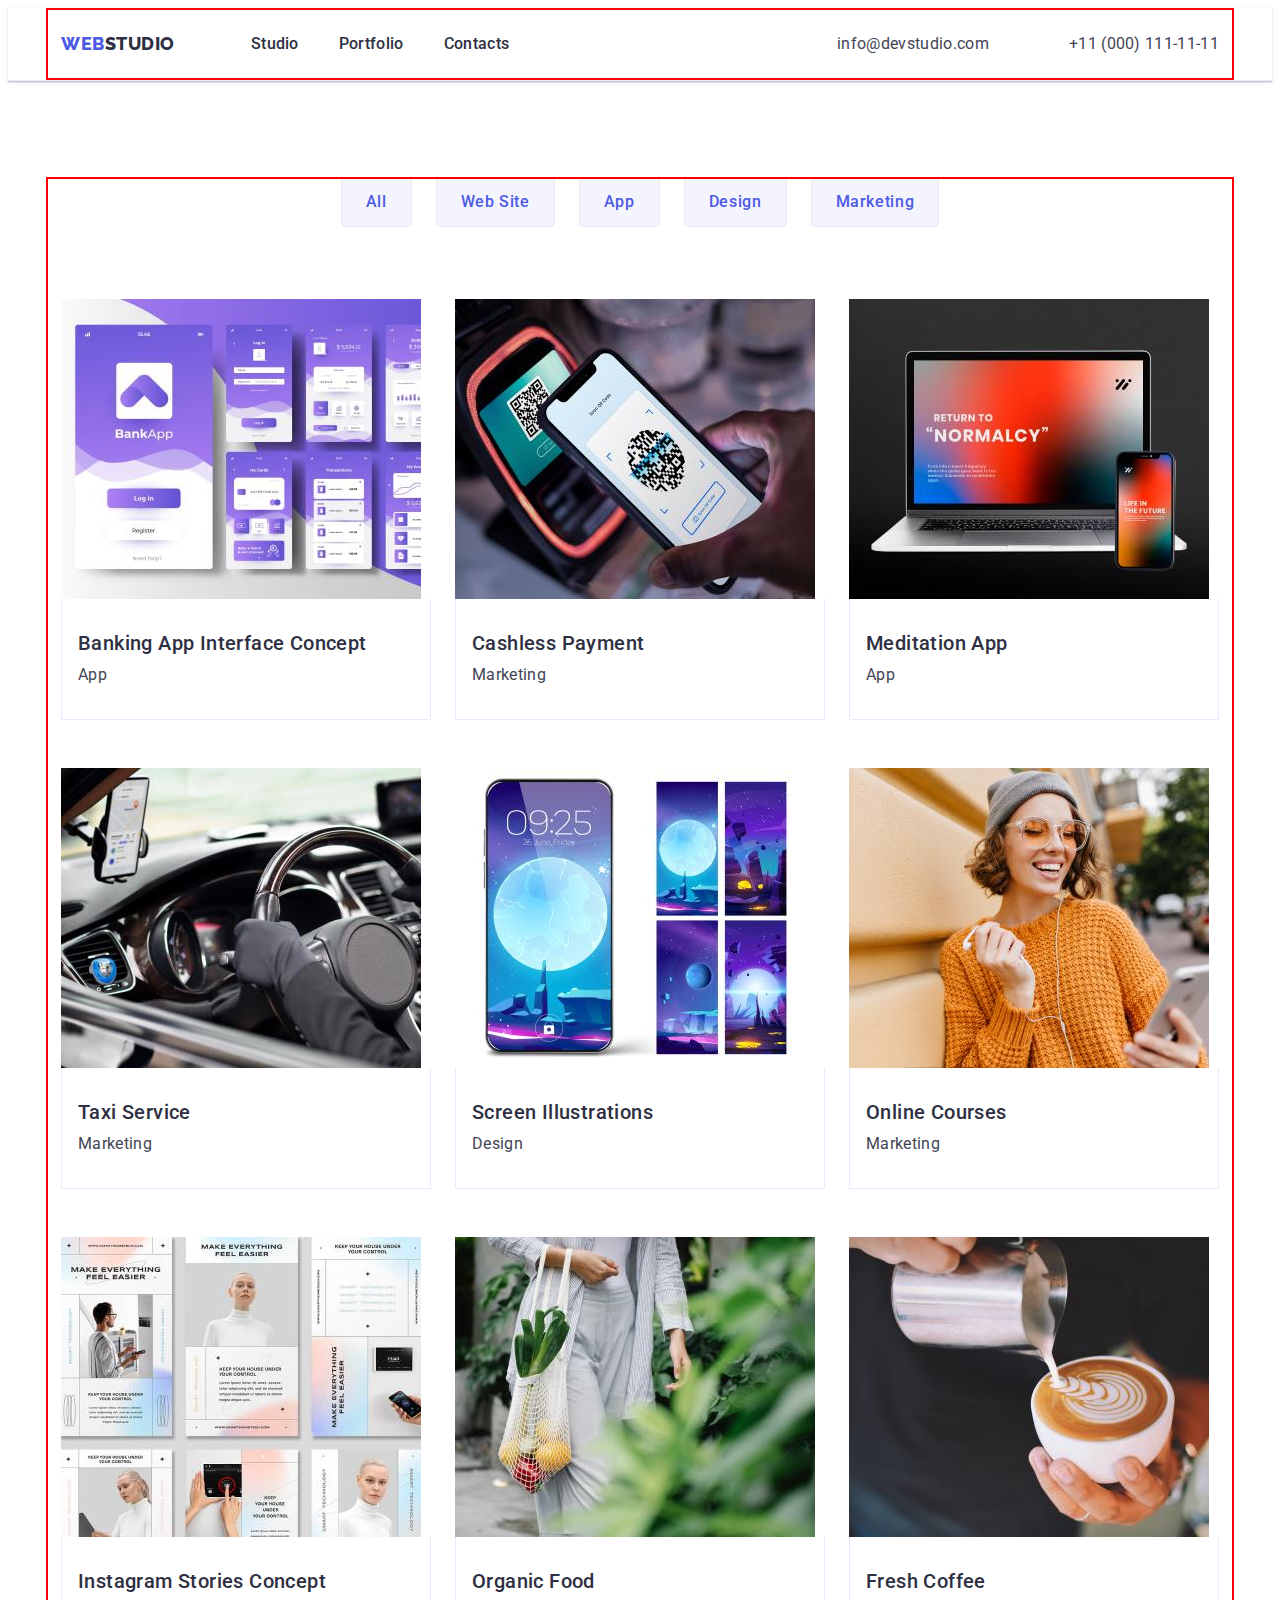
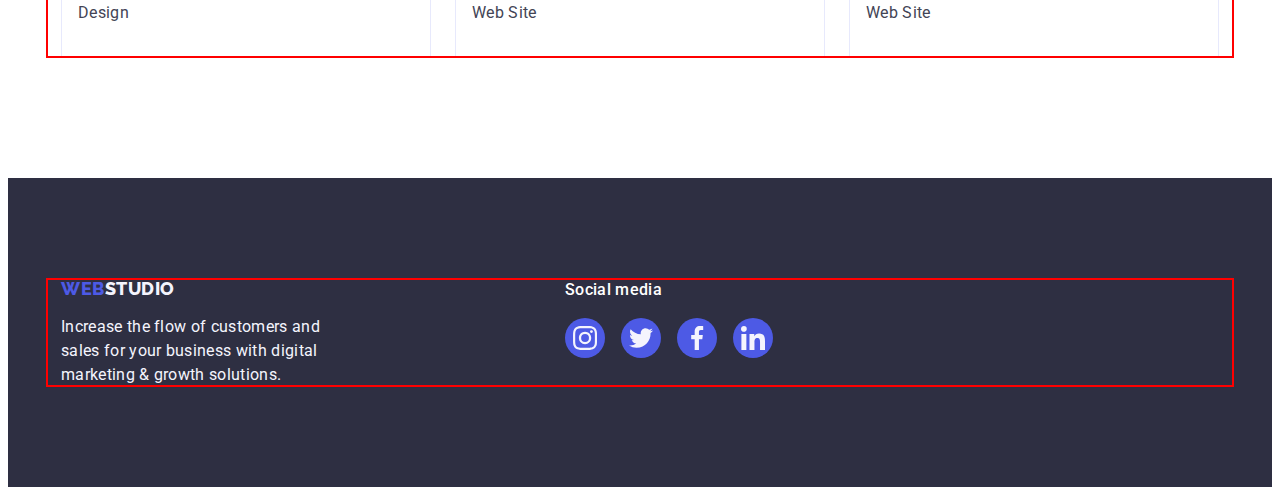
==== portfolio.html @ 96519f8c "Initial commit" ====
<!DOCTYPE html>
<html lang="en">
  <head>
    <meta charset="UTF-8" />
    <meta http-equiv="X-UA-Compatible" content="IE=edge" />
    <meta name="viewport" content="width=device-width, initial-scale=1.0" />
    <title>Document</title>
    <link rel="preconnect" href="https://fonts.googleapis.com" />
    <link rel="preconnect" href="https://fonts.gstatic.com" crossorigin />
    <link
      href="https://fonts.googleapis.com/css2?family=Raleway:wght@800&family=Roboto:wght@400;500;700;900&display=swap"
      rel="stylesheet"
    />
    <link
      rel="stylesheet"
      href="https://cdnjs.cloudflare.com/ajax/libs/modern-normalize/1.1.0/modern-normalize.min.css"
      integrity="sha512-wpPYUAdjBVSE4KJnH1VR1HeZfpl1ub8YT/NKx4PuQ5NmX2tKuGu6U/JRp5y+Y8XG2tV+wKQpNHVUX03MfMFn9Q=="
      crossorigin="anonymous"
      referrerpolicy="no-referrer"
    />
    <link rel="stylesheet" href="./css/styles.css" />
  </head>
  <body class="body-text-color">
    <!-- Top panel -->
    <header class="help-hat-border">
      <div class="help-hat-container container">
        <nav class="help-hat-container logo-top">
          <a class="logo link" href="./index.html"
            >Web<span class="logo-dark">Studio</span></a
          >
          <ul class="nav-list list">
            <li>
              <a class="link helper-components" href="./index.html">Studio</a>
            </li>
            <li>
              <a class="helper-components link" href="./portfolio.html"
                >Portfolio</a
              >
            </li>
            <li>
              <a class="helper-components link" href="">Contacts</a>
            </li>
          </ul>
        </nav>
        <address class="help-hat">
          <ul class="list adr">
            <li>
              <a class="contact-link mail link" href="mailto:info@devstudio.com"
                >info@devstudio.com</a
              >
            </li>
            <li>
              <a class="contact-link link" href="tel:+110001111111"
                >+11 (000) 111-11-11</a
              >
            </li>
          </ul>
        </address>
      </div>
    </header>
    <main>
      <!-- Filter buttons\ Section 1 -->
      <section class="btn-top">
        <div class="container">
          <h1 hidden class="main-text">Radio btn</h1>
          <ul class="list click">
            <li>
              <button class="radio-btn button btn-color" type="button">
                All
              </button>
            </li>
            <li>
              <button class="radio-btn button btn-color" type="button">
                Web Site
              </button>
            </li>
            <li>
              <button class="radio-btn button btn-color" type="button">
                App
              </button>
            </li>
            <li>
              <button class="radio-btn button btn-color" type="button">
                Design
              </button>
            </li>
            <li>
              <button class="radio-btn button btn-color" type="button">
                Marketing
              </button>
            </li>
          </ul>

          <ul class="list pictures">
            <li class="pictures-list">
              <a class="link card-hf" href="">
                <img
                  src="./images/Portfolio-rows/img-1.jpg"
                  alt="pictures from banking app"
                  width="360"
                  height="420"
                />
                <div class="photo-wrapper">
                  <h2 class="title">Banking App Interface Concept</h2>
                  <p class="text">App</p>
                </div>
              </a>
            </li>

            <li class="pictures-list">
              <a class="link card-hf" href="">
                <img
                  src="./images/Portfolio-rows/img-2.jpg"
                  alt="QR code scaning"
                  width="360"
                  height="300"
                />
                <div class="photo-wrapper">
                  <h2 class="title">Cashless Payment</h2>
                  <p class="text">Marketing</p>
                </div>
              </a>
            </li>

            <li class="pictures-list">
              <a class="link card-hf" href="">
                <img
                  src="./images/Portfolio-rows/img-3.jpg"
                  alt="a lapton and a phone"
                  width="360"
                  height="300"
                />
                <div class="photo-wrapper">
                  <h2 class="title">Meditation App</h2>
                  <p class="text">App</p>
                </div>
              </a>
            </li>

            <li class="pictures-list">
              <a class="link card-hf" href="">
                <img
                  src="./images/Portfolio-rows/img-4.jpg"
                  alt="photo of the driver hand in the car"
                  width="360"
                  height="420"
                />
                <div class="photo-wrapper">
                  <h2 class="title">Taxi Service</h2>
                  <p class="text">Marketing</p>
                </div>
              </a>
            </li>

            <li class="pictures-list">
              <a class="link card-hf" href="">
                <img
                  src="./images/Portfolio-rows/img-5.jpg"
                  alt="five walpepers of the phone "
                  width="360"
                  height="300"
                />
                <div class="photo-wrapper">
                  <h2 class="title">Screen Illustrations</h2>
                  <p class="text">Design</p>
                </div>
              </a>
            </li>

            <li class="pictures-list">
              <a class="link card-hf" href="">
                <img
                  src="./images/Portfolio-rows/img-6.jpg"
                  alt="woman got video call on the phone"
                  width="360"
                  height="300"
                />
                <div class="photo-wrapper">
                  <h2 class="title">Online Courses</h2>
                  <p class="text">Marketing</p>
                </div>
              </a>
            </li>

            <li class="pictures-list">
              <a class="link card-hf" href="">
                <img
                  src="./images/Portfolio-rows/img-7.jpg"
                  alt="everything under control"
                  width="360"
                  height="420"
                />
                <div class="photo-wrapper">
                  <h2 class="title">Instagram Stories Concept</h2>
                  <p class="text">Design</p>
                </div>
              </a>
            </li>

            <li class="pictures-list">
              <a class="link card-hf" href="">
                <img
                  src="./images/Portfolio-rows/img-8.jpg"
                  alt="A women with organic food in the bag"
                  width="360"
                  height="300"
                />
                <div class="photo-wrapper">
                  <h2 class="title">Organic Food</h2>
                  <p class="text">Web Site</p>
                </div>
              </a>
            </li>

            <li class="pictures-list">
              <a class="link card-hf" href="">
                <img
                  src="./images/Portfolio-rows/img-9.jpg"
                  alt="A cope of coffe with the picture on"
                  width="360"
                  height="300"
                />
                <div class="photo-wrapper">
                  <h2 class="title">Fresh Coffee</h2>
                  <p class="text">Web Site</p>
                </div>
              </a>
            </li>
          </ul>
        </div>
      </section>
    </main>
    <footer class="footer-line">
      <div class="container foot">
        <div class="footer-media">
          <a class="logo-bot link inline" href=""
            >Web<span class="logo-light">Studio</span></a
          >
          <p class="foot-text">
            Increase the flow of customers and sales for your business with
            digital marketing & growth solutions.
          </p>
        </div>
        <!-- social icons -->
        <div class="footer-icons">
          <p class="social-media">Social media</p>
          <ul class="foot-social list">
            <li class="team-item foot-hf">
              <a
                class="team-link link team-item-symbol foot-social-hf"
                href="https://www.instagram.com/"
                target="_blank"
                rel="noopener no-referrer"
                aria-label="instagram icon"
                ><svg class="team-icon" width="24" height="24">
                  <use href="./images/icons.svg#icon-instagram-2"></use></svg
              ></a>
            </li>
            <li class="team-item foot-hf">
              <a
                class="team-link link team-item-symbol foot-social-hf"
                href="https://www.twitter.com/"
                target="_blank"
                rel="noopener no-referrer"
                aria-label="twitter icon"
                ><svg class="team-icon" width="24" height="24">
                  <use href="./images/icons.svg#icon-twitter-1"></use></svg
              ></a>
            </li>
            <li class="team-item foot-hf">
              <a
                class="team-link link team-item-symbol foot-social-hf"
                href="https://www.facebook.com/"
                target="_blank"
                rel="noopener no-referrer"
                aria-label="facebook icon"
                ><svg class="team-icon" width="24" height="24">
                  <use href="./images/icons.svg#icon-facebook-1"></use></svg
              ></a>
            </li>
            <li class="team-item foot-hf">
              <a
                class="team-link link team-item-symbol foot-social-hf"
                href="https://www.linkedin.com/"
                target="_blank"
                rel="noopener no-referrer"
                aria-label="linkedin icon"
                ><svg class="team-icon" width="24" height="24">
                  <use href="./images/icons.svg#icon-linkedin-1"></use></svg
              ></a>
            </li>
          </ul>
        </div>
      </div>
    </footer>
  </body>
</html>
---- css/styles.css ----
/**
  |============================
  | Roots
  |============================
*/
:root {
  --indent: 24px;
  --items: 4;
}
/**
  |============================
  | Header
  |============================
*/

.body-text-color {
  font-family: "Roboto", sans-serif;
  font-style: normal;
  font-weight: 400;
  font-size: 16px;
  line-height: 1.5;
  letter-spacing: 0.02em;
  color: #434455;
  background-color: #ffffff;
}

/**
  |============================
  | Links
  |============================
*/
.helper-components {
  font-weight: 500;
  color: #2e2f42;
}
.helper-components:hover,
.helper-components:focus {
  color: #404bbf;
}
.contact-link {
  color: #434455;
}
.contact-link:hover,
.contact-link:focus {
  color: #404bbf;
}
/**
  |============================
  | HERO section
  |============================
*/
.hero {
  text-align: center;
  padding: 188px 0;
  background: linear-gradient(rgba(46, 47, 66, 0.7), rgba(46, 47, 66, 0.7)),
    url(../images/Hero-logo.jpg);
  max-width: 1440px;
  background-repeat: no-repeat;
  background-position: center;
  background-size: cover;
  margin-left: auto;
  margin-right: auto;
}
.hero-text {
  margin-bottom: 48px;
  font-weight: 700;
  font-size: 56px;
  line-height: 1.07;
  text-align: center;
  letter-spacing: 0.02em;
  color: #ffffff;
}

button:hover,
.button:focus {
  color: #ffffff;
  background: #404bbf;
}
/**
  |============================
  | Section 2
  |============================
*/
.title {
  margin-bottom: 8px;
  font-weight: 500;
  font-size: 20px;
  line-height: 1.2;
  letter-spacing: 0.02em;
  color: #2e2f42;
}
.submain-text {
  font-weight: 700;
  font-size: 36px;
  line-height: 1.11;
  letter-spacing: 0.02em;
  text-align: center;
  text-transform: capitalize;
  color: #2e2f42;
}
.text {
  font-size: 16px;
  line-height: 1.5;
  letter-spacing: 0.02em;
  color: #434455;
}
/* futures icons */

.skill-logo {
  display: flex;
  justify-content: center;
  align-items: center;
  height: 112px;
  width: 264px;
  background-color: #f4f4fd;
  border-radius: 4px;
  margin-bottom: 8px;
}

/**
  |============================
  | Section 3
  |============================
*/

/**
  |============================
  | Section 4 Team photos
  |============================
*/
.team-background {
  padding-top: 120px;
  padding-bottom: 120px;
  background: #f4f4fd;
}
.main-title {
  font-weight: 700;
  font-size: 36px;
  line-height: 1.11;
  letter-spacing: 0.02em;
  text-align: center;
  text-transform: capitalize;
  color: #2e2f42;
}

.photo-back {
  background-color: #ffffff;
  box-shadow: 0px 1px 6px rgba(46, 47, 66, 0.08),
    0px 1px 1px rgba(46, 47, 66, 0.16), 0px 2px 1px rgba(46, 47, 66, 0.08);
  border-radius: 0px 0px 4px 4px;
}

/* team social icons */
.team-social {
  display: flex;
  justify-content: center;
  gap: 24px;
}
.team-item {
  width: 40px;
  height: 40px;
}

.team-item-symbol {
  display: flex;
  justify-content: center;
  align-items: center;
  width: 100%;
  height: 100%;
  color: #f4f4fd;
  border-radius: 50%;
  background-color: #4d5ae5;
}

.team-icon {
  fill: currentColor;
  display: flex;
  justify-content: center;
  align-items: center;
}

.team-item-symbol:hover,
.team-item-symbol:focus {
  border-radius: 50%;
  background-color: #404bbf;
}
/**
  |============================
  | Section 5
  |============================
*/
.customer-section {
  padding-top: 120px;
  padding-bottom: 120px;
}
.custemers-line-height {
  line-height: 1.1;
}
.cs-list {
  display: flex;
  justify-content: center;
  gap: 24px;
}
.cs-frames {
  width: calc((100% - 120px) / 6);
  height: 88px;
}
.cs-link {
  display: flex;
  justify-content: center;
  align-items: center;
  width: 100%;
  height: 100%;
  color: #8e8f99;
  border: 1px solid #8e8f99;
  border-radius: 4px;
}
.cs-link:hover,
.cs-link:focus {
  color: #404bbf;
  border-color: #404bbf;
}
.cs-icon {
  fill: currentColor;
}

/**
  |============================
  | footer with media icons
  |============================
*/
.foot-social {
  display: flex;
  justify-items: center;
  gap: 16px;
}
.foot-social-hf:hover,
.foot-social-hf:focus {
  border-radius: 50%;
  background-color: #31d0aa;
}
.footer-media {
  margin-right: 120px;
}
.social-media {
  font-weight: 500;
  color: #ffffff;
  margin-bottom: 16px;
}

.footer-icons {
  width: 208px;
  height: 80px;
}
.foot-text {
  width: 264px;
}
/**
  |============================
  | Partfolio page
  |============================
*/

/* footer coloring */
.footer-line {
  font-family: "Roboto", sans-serif;
  font-style: normal;
  font-weight: 400;
  font-size: 16px;
  line-height: 1.5;
  letter-spacing: 0.02em;
  color: #f4f4fd;
  background: #2e2f42;
}
/**
  |============================
  | LOGO
  |============================
*/

.logo-dark {
  color: #2e2f42;
}
.logo-light {
  color: #f4f4fd;
}

/**
  |============================
  | RESET styles START
  |============================
*/

.link {
  text-decoration: none;
}

.list {
  color: currentcolor;
  list-style: none;
  margin: 0;
  padding: 0;
}

h1,
h2,
h3,
h4,
h5,
h6,
p {
  margin: 0;
}

.button {
  font-family: inherit;
  color: currentColor;
  cursor: pointer;
}

img {
  display: block;
  max-width: 100%;
  height: auto;
}

/**
  |============================
  | Container
  |============================
*/
.container {
  width: 1158px;
  margin-left: auto;
  margin-right: auto;
  padding-left: 15px;
  padding-right: 15px;
  outline: 2px solid red;
  outline-offset: -2px;
}
.foot {
  display: flex;
  align-items: baseline;
  gap: 120px;
}

/**
  |============================
  | START index.html
  |============================
*/
/**
  |============================
  | CARD-SET
  |============================
*/
.card-set {
  display: flex;
  align-items: center;
  justify-content: center;
  flex-wrap: wrap;
  gap: var(--indent);
}
.card-set-item {
  width: calc((100% - var(--indent) * (var(--items) - 1)) / var(--items));
}
.photo {
  --items: 3;
}
.cards {
  --items: 4;
}
/**
  |============================
  | LOGO placering
  |============================
*/
.help-hat {
  font-style: normal;
}
.help-hat-border {
  font-style: normal;
  border-bottom: 1px solid #e7e9fc;
  box-shadow: 0px 2px 1px rgba(46, 47, 66, 0.08),
    0px 1px 1px rgba(46, 47, 66, 0.16), 0px 1px 6px rgba(46, 47, 66, 0.08);
}

.help-hat-container {
  display: flex;
  align-items: center;
  margin-right: auto;
}
.adr {
  display: flex;
  align-items: center;
  gap: 40px;
}
.nav-list {
  display: flex;
  align-items: center;
  gap: 40px;
}
.mail {
  margin-right: 40px;
}
.helper-components,
.contact-link,
.logo-top {
  padding-top: 24px;
  padding-bottom: 24px;
}
/**
  |============================
  | Hero
  |============================
*/
.hero-btn {
  min-width: 169px;
  height: 56px;
  border: none;
  background: #4d5ae5;
  box-shadow: 0px 4px 4px rgba(0, 0, 0, 0.15);
  border-radius: 4px;
}
.button {
  display: block;
  padding: 16px 32px;
  margin: 0 auto;
}
.hero-text {
  max-width: 496px;
  margin-left: auto;
  margin-right: auto;
}
/**
  |============================
  | Serction 2
  |============================
*/
.skill-set {
  padding-top: 120px;
  padding-bottom: 120px;
}
.skill-map {
  padding-right: 24px;
}
.submain-text {
  margin-bottom: 72px;
}
.focus {
  width: 264px;
  background-color: #ffffff;
}

/**
    |============================
    | Section 3
    |============================
  */
.img-section {
  padding-bottom: 120px;
}
/**
  |============================
  | Section 4
  |============================
*/
.team-wrapper {
  display: flex;
  flex-direction: column;
  justify-content: center;
  align-items: center;
  padding: 32px 0;
  box-shadow: 0px 1px 6px rgba(46, 47, 66, 0.08),
    0px 1px 1px rgba(46, 47, 66, 0.16), 0px 2px 1px rgba(46, 47, 66, 0.08);
  border-radius: 0px 0px 4px 4px;
  border-top: none;
}
.title-center {
  text-align: center;
  margin-bottom: 8px;
}

/**
  |============================
  | Footer section
  |============================
*/

.footer-line {
  padding: 100px 0;
  display: flex;
  align-items: center;
  justify-content: center;
}

/**
  |============================
  | Portfolio placering
  |============================
*/
/* logo placering */
.portfolio-top {
  margin-bottom: 96px;
}
/* Buttons */
.btn-top {
  padding-top: 96px;
  padding-bottom: 120px;
}
.click {
  display: flex;
  flex-direction: row;
  align-items: flex-start;
  padding: 0px;
  gap: 24px;
  justify-content: center;
  margin-bottom: 72px;
}

.photo-wrapper {
  display: flex;
  flex-direction: column;
  justify-content: center;
  padding: 32px 16px;
  border: 1px solid #e7e9fc;
  border-top: none;
}

/**
  |============================
  | Portfolio for cheker
  |============================
*/
.pictures {
  display: flex;
  flex-wrap: wrap;
  column-gap: 24px;
  row-gap: 48px;
}
.pictures-list {
  width: calc((100% - 48px) / 3);
}

.logo {
  font-family: "Raleway", sans-serif;
  font-style: normal;
  font-weight: 800;
  font-size: 18px;
  line-height: 1.17;
  align-items: center;
  margin-right: 76px;
  letter-spacing: 0.03em;
  text-transform: uppercase;
  color: #4d5ae5;
}
.inline {
  display: inline-block;
}
.logo-bot {
  font-family: "Raleway", sans-serif;
  font-style: normal;
  font-weight: 800;
  font-size: 18px;
  line-height: 1.17;
  align-items: center;
  letter-spacing: 0.03em;
  text-transform: uppercase;
  color: #4d5ae5;
  margin-bottom: 16px;
}
.button {
  font-family: "Roboto", sans-serif;
  font-style: normal;
  font-weight: 500;
  font-size: 16px;
  line-height: 1.5;
  align-items: center;
  letter-spacing: 0.04em;
  border-radius: 4px;
  color: #ffffff;
  background: #4d5ae5;
}
.radio-btn {
  display: flex;
  flex-direction: row;
  justify-content: center;
  align-items: center;
  padding: 12px 24px;
  border: 1px solid #e7e9fc;
  border-radius: 4px;
  color: #4d5ae5;
  background: #f4f4fd;
}

.radio-btn:hover,
.radio-btn:focus {
  border: 1px solid transparent;
  box-shadow: 0px 3px 1px rgba(0, 0, 0, 0.1), 0px 2px 1px rgba(0, 0, 0, 0.08),
    0px 2px 2px rgba(0, 0, 0, 0.12);
  color: #ffffff;
  background: #404bbf;
}
.card-hf {
  display: block;
}
.card-hf:hover,
.card-hf:focus {
  box-shadow: 0px 1px 6px rgba(46, 47, 66, 0.08),
    0px 1px 1px rgba(46, 47, 66, 0.16), 0px 2px 1px rgba(46, 47, 66, 0.08);
}
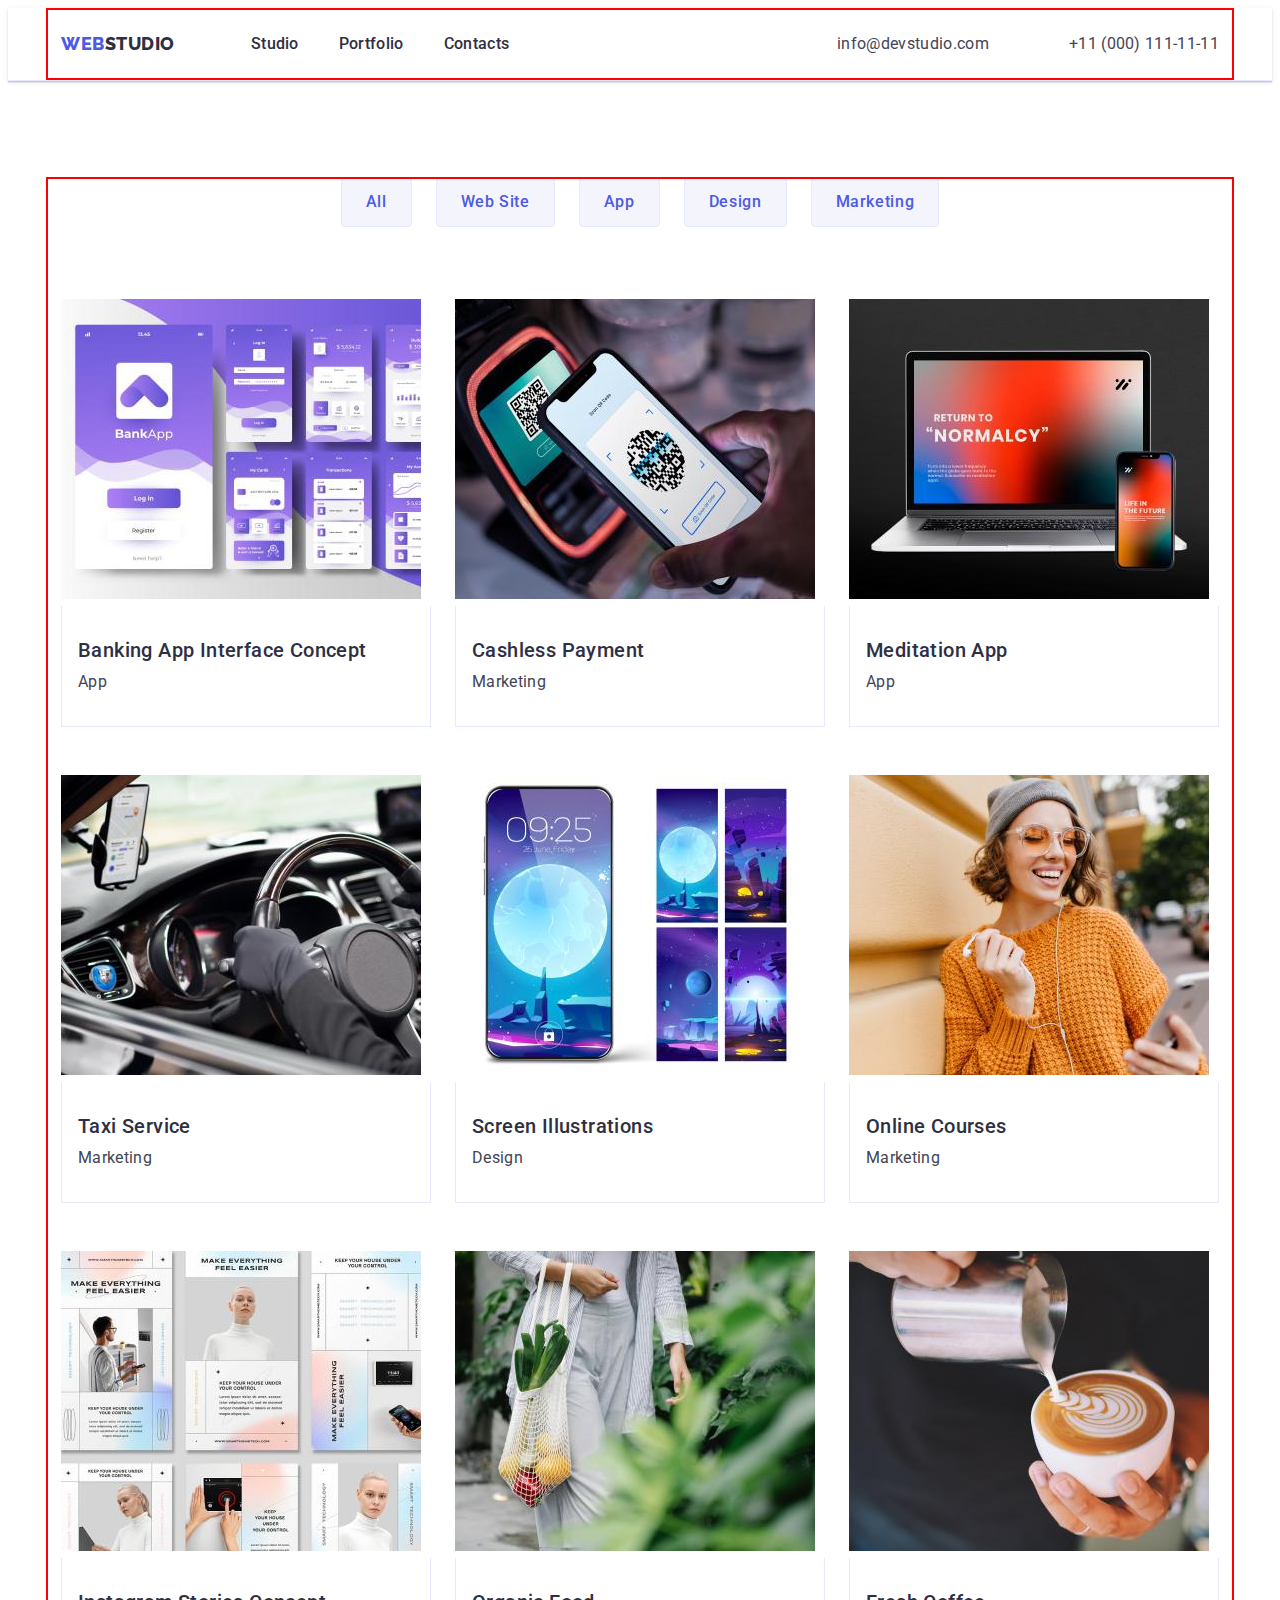
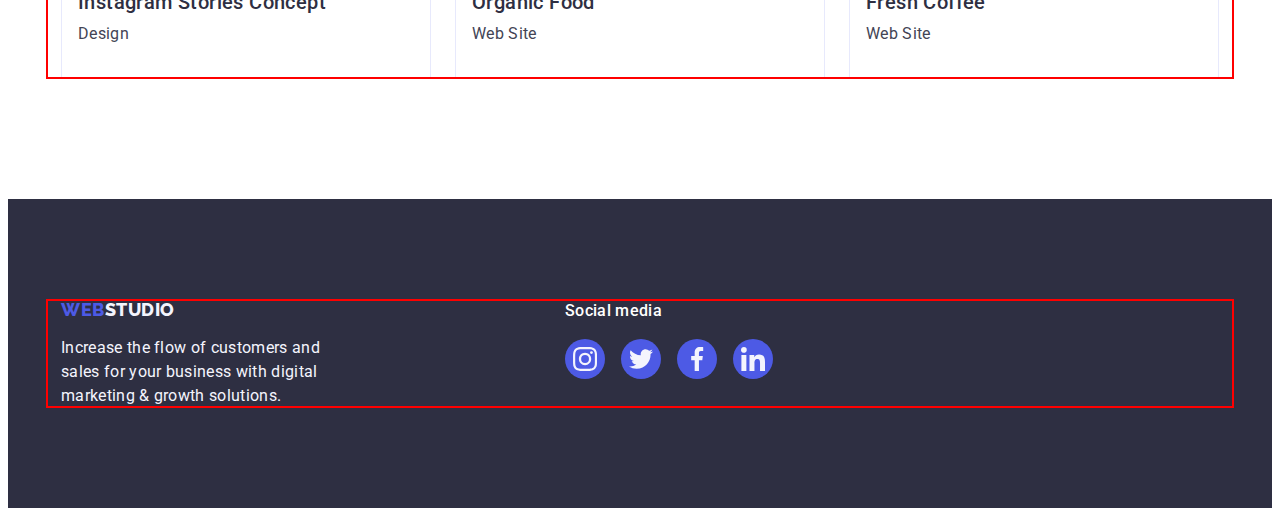
==== commit 86e92c04: "Styles fixed / hover added" ====
--- a/portfolio.html
+++ b/portfolio.html
@@ -98,7 +98,7 @@
                   src="./images/Portfolio-rows/img-1.jpg"
                   alt="pictures from banking app"
                   width="360"
-                  height="420"
+                  height="300"
                 />
                 <div class="photo-wrapper">
                   <h2 class="title">Banking App Interface Concept</h2>
@@ -143,7 +143,7 @@
                   src="./images/Portfolio-rows/img-4.jpg"
                   alt="photo of the driver hand in the car"
                   width="360"
-                  height="420"
+                  height="300"
                 />
                 <div class="photo-wrapper">
                   <h2 class="title">Taxi Service</h2>
@@ -188,7 +188,7 @@
                   src="./images/Portfolio-rows/img-7.jpg"
                   alt="everything under control"
                   width="360"
-                  height="420"
+                  height="300"
                 />
                 <div class="photo-wrapper">
                   <h2 class="title">Instagram Stories Concept</h2>
--- a/css/styles.css
+++ b/css/styles.css
@@ -6,6 +6,49 @@
 :root {
   --indent: 24px;
   --items: 4;
+
+  --cubic-hover: cubic-bezier(0.4, 0, 0.2, 1);
+}
+/**
+  |============================
+  | RESET styles START
+  |============================
+*/
+
+.link {
+  text-decoration: none;
+}
+
+.list {
+  color: currentcolor;
+  list-style: none;
+  margin: 0;
+  padding: 0;
+}
+
+h1,
+h2,
+h3,
+h4,
+h5,
+h6,
+p {
+  margin: 0;
+}
+
+/**
+  |============================
+  | Container
+  |============================
+*/
+.container {
+  width: 1158px;
+  margin-left: auto;
+  margin-right: auto;
+  padding-left: 15px;
+  padding-right: 15px;
+  outline: 2px solid red;
+  outline-offset: -2px;
 }
 /**
   |============================
@@ -24,25 +67,66 @@
   background-color: #ffffff;
 }
 
-/**
-  |============================
-  | Links
-  |============================
-*/
 .helper-components {
   font-weight: 500;
   color: #2e2f42;
-}
+
+  transition-property: color;
+  transition-duration: 250ms;
+  transition-timing-function: var(--cubic-hover);
+}
+
 .helper-components:hover,
 .helper-components:focus {
   color: #404bbf;
 }
+
 .contact-link {
   color: #434455;
-}
+
+  transition-property: color;
+  transition-duration: 250ms;
+  transition-timing-function: var(--cubic-hover);
+}
+
 .contact-link:hover,
 .contact-link:focus {
   color: #404bbf;
+}
+
+.help-hat {
+  font-style: normal;
+}
+.help-hat-border {
+  font-style: normal;
+  border-bottom: 1px solid #e7e9fc;
+  box-shadow: 0px 2px 1px rgba(46, 47, 66, 0.08),
+    0px 1px 1px rgba(46, 47, 66, 0.16), 0px 1px 6px rgba(46, 47, 66, 0.08);
+}
+
+.help-hat-container {
+  display: flex;
+  align-items: center;
+  margin-right: auto;
+}
+.adr {
+  display: flex;
+  align-items: center;
+  gap: 40px;
+}
+.nav-list {
+  display: flex;
+  align-items: center;
+  gap: 40px;
+}
+.mail {
+  margin-right: 40px;
+}
+.helper-components,
+.contact-link,
+.logo-top {
+  padding-top: 24px;
+  padding-bottom: 24px;
 }
 /**
   |============================
@@ -71,16 +155,6 @@
   color: #ffffff;
 }
 
-button:hover,
-.button:focus {
-  color: #ffffff;
-  background: #404bbf;
-}
-/**
-  |============================
-  | Section 2
-  |============================
-*/
 .title {
   margin-bottom: 8px;
   font-weight: 500;
@@ -104,7 +178,6 @@
   letter-spacing: 0.02em;
   color: #434455;
 }
-/* futures icons */
 
 .skill-logo {
   display: flex;
@@ -117,12 +190,62 @@
   margin-bottom: 8px;
 }
 
+.skill-set {
+  padding-top: 120px;
+  padding-bottom: 120px;
+}
+
+.skill-map {
+  padding-right: 24px;
+}
+
+.submain-text {
+  margin-bottom: 72px;
+}
+
+.focus {
+  width: 264px;
+  background-color: #ffffff;
+}
+
+.hero-btn {
+  min-width: 169px;
+  height: 56px;
+  border: none;
+  background: #4d5ae5;
+  box-shadow: 0px 4px 4px rgba(0, 0, 0, 0.15);
+  border-radius: 4px;
+}
+
+.button {
+  display: block;
+  padding: 16px 32px;
+  margin: 0 auto;
+  transition-property: color, background;
+  transition-duration: 250ms;
+  transition-timing-function: var(--cubic-hover);
+}
+
+.button:hover,
+.button:focus {
+  color: #ffffff;
+  background: #404bbf;
+}
+
+.hero-text {
+  max-width: 496px;
+  margin-left: auto;
+  margin-right: auto;
+}
+
 /**
   |============================
   | Section 3
   |============================
 */
-
+.img-section {
+  padding-bottom: 120px;
+}
 /**
   |============================
   | Section 4 Team photos
@@ -133,6 +256,7 @@
   padding-bottom: 120px;
   background: #f4f4fd;
 }
+
 .main-title {
   font-weight: 700;
   font-size: 36px;
@@ -150,12 +274,12 @@
   border-radius: 0px 0px 4px 4px;
 }
 
-/* team social icons */
 .team-social {
   display: flex;
   justify-content: center;
   gap: 24px;
 }
+
 .team-item {
   width: 40px;
   height: 40px;
@@ -170,13 +294,10 @@
   color: #f4f4fd;
   border-radius: 50%;
   background-color: #4d5ae5;
-}
-
-.team-icon {
-  fill: currentColor;
-  display: flex;
-  justify-content: center;
-  align-items: center;
+
+  transition-property: background-color, border-radius;
+  transition-duration: 250ms;
+  transition-timing-function: var(--cubic-hover);
 }
 
 .team-item-symbol:hover,
@@ -184,6 +305,30 @@
   border-radius: 50%;
   background-color: #404bbf;
 }
+
+.team-icon {
+  fill: currentColor;
+  display: flex;
+  justify-content: center;
+  align-items: center;
+}
+
+.team-wrapper {
+  display: flex;
+  flex-direction: column;
+  justify-content: center;
+  align-items: center;
+  padding: 32px 0;
+  box-shadow: 0px 1px 6px rgba(46, 47, 66, 0.08),
+    0px 1px 1px rgba(46, 47, 66, 0.16), 0px 2px 1px rgba(46, 47, 66, 0.08);
+  border-radius: 0px 0px 4px 4px;
+  border-top: none;
+}
+
+.title-center {
+  text-align: center;
+  margin-bottom: 8px;
+}
 /**
   |============================
   | Section 5
@@ -193,18 +338,22 @@
   padding-top: 120px;
   padding-bottom: 120px;
 }
+
 .custemers-line-height {
   line-height: 1.1;
 }
+
 .cs-list {
   display: flex;
   justify-content: center;
   gap: 24px;
 }
+
 .cs-frames {
   width: calc((100% - 120px) / 6);
   height: 88px;
 }
+
 .cs-link {
   display: flex;
   justify-content: center;
@@ -214,34 +363,48 @@
   color: #8e8f99;
   border: 1px solid #8e8f99;
   border-radius: 4px;
-}
+
+  transition-property: color, border-color;
+  transition-duration: 250ms;
+  transition-timing-function: var(--cubic-hover);
+}
+
 .cs-link:hover,
 .cs-link:focus {
   color: #404bbf;
   border-color: #404bbf;
 }
+
 .cs-icon {
   fill: currentColor;
 }
 
 /**
   |============================
-  | footer with media icons
+            Footer
   |============================
 */
 .foot-social {
   display: flex;
   justify-items: center;
   gap: 16px;
+}
+
+.foot-social-hf {
+  transition-property: background-color;
+  transition-duration: 250ms;
+  transition-timing-function: var(--cubic-hover);
 }
 .foot-social-hf:hover,
 .foot-social-hf:focus {
   border-radius: 50%;
   background-color: #31d0aa;
 }
+
 .footer-media {
   margin-right: 120px;
 }
+
 .social-media {
   font-weight: 500;
   color: #ffffff;
@@ -252,294 +415,45 @@
   width: 208px;
   height: 80px;
 }
+
 .foot-text {
   width: 264px;
 }
-/**
-  |============================
-  | Partfolio page
-  |============================
-*/
-
-/* footer coloring */
+
+.logo-dark {
+  color: #2e2f42;
+}
+.logo-light {
+  color: #f4f4fd;
+}
+
+.button {
+  font-family: inherit;
+  color: currentColor;
+  cursor: pointer;
+}
+
+.foot {
+  display: flex;
+  align-items: baseline;
+  gap: 120px;
+}
+
 .footer-line {
+  display: flex;
+  align-items: center;
+  justify-content: center;
+  padding: 100px 0;
+
   font-family: "Roboto", sans-serif;
   font-style: normal;
   font-weight: 400;
   font-size: 16px;
   line-height: 1.5;
   letter-spacing: 0.02em;
+
   color: #f4f4fd;
   background: #2e2f42;
-}
-/**
-  |============================
-  | LOGO
-  |============================
-*/
-
-.logo-dark {
-  color: #2e2f42;
-}
-.logo-light {
-  color: #f4f4fd;
-}
-
-/**
-  |============================
-  | RESET styles START
-  |============================
-*/
-
-.link {
-  text-decoration: none;
-}
-
-.list {
-  color: currentcolor;
-  list-style: none;
-  margin: 0;
-  padding: 0;
-}
-
-h1,
-h2,
-h3,
-h4,
-h5,
-h6,
-p {
-  margin: 0;
-}
-
-.button {
-  font-family: inherit;
-  color: currentColor;
-  cursor: pointer;
-}
-
-img {
-  display: block;
-  max-width: 100%;
-  height: auto;
-}
-
-/**
-  |============================
-  | Container
-  |============================
-*/
-.container {
-  width: 1158px;
-  margin-left: auto;
-  margin-right: auto;
-  padding-left: 15px;
-  padding-right: 15px;
-  outline: 2px solid red;
-  outline-offset: -2px;
-}
-.foot {
-  display: flex;
-  align-items: baseline;
-  gap: 120px;
-}
-
-/**
-  |============================
-  | START index.html
-  |============================
-*/
-/**
-  |============================
-  | CARD-SET
-  |============================
-*/
-.card-set {
-  display: flex;
-  align-items: center;
-  justify-content: center;
-  flex-wrap: wrap;
-  gap: var(--indent);
-}
-.card-set-item {
-  width: calc((100% - var(--indent) * (var(--items) - 1)) / var(--items));
-}
-.photo {
-  --items: 3;
-}
-.cards {
-  --items: 4;
-}
-/**
-  |============================
-  | LOGO placering
-  |============================
-*/
-.help-hat {
-  font-style: normal;
-}
-.help-hat-border {
-  font-style: normal;
-  border-bottom: 1px solid #e7e9fc;
-  box-shadow: 0px 2px 1px rgba(46, 47, 66, 0.08),
-    0px 1px 1px rgba(46, 47, 66, 0.16), 0px 1px 6px rgba(46, 47, 66, 0.08);
-}
-
-.help-hat-container {
-  display: flex;
-  align-items: center;
-  margin-right: auto;
-}
-.adr {
-  display: flex;
-  align-items: center;
-  gap: 40px;
-}
-.nav-list {
-  display: flex;
-  align-items: center;
-  gap: 40px;
-}
-.mail {
-  margin-right: 40px;
-}
-.helper-components,
-.contact-link,
-.logo-top {
-  padding-top: 24px;
-  padding-bottom: 24px;
-}
-/**
-  |============================
-  | Hero
-  |============================
-*/
-.hero-btn {
-  min-width: 169px;
-  height: 56px;
-  border: none;
-  background: #4d5ae5;
-  box-shadow: 0px 4px 4px rgba(0, 0, 0, 0.15);
-  border-radius: 4px;
-}
-.button {
-  display: block;
-  padding: 16px 32px;
-  margin: 0 auto;
-}
-.hero-text {
-  max-width: 496px;
-  margin-left: auto;
-  margin-right: auto;
-}
-/**
-  |============================
-  | Serction 2
-  |============================
-*/
-.skill-set {
-  padding-top: 120px;
-  padding-bottom: 120px;
-}
-.skill-map {
-  padding-right: 24px;
-}
-.submain-text {
-  margin-bottom: 72px;
-}
-.focus {
-  width: 264px;
-  background-color: #ffffff;
-}
-
-/**
-    |============================
-    | Section 3
-    |============================
-  */
-.img-section {
-  padding-bottom: 120px;
-}
-/**
-  |============================
-  | Section 4
-  |============================
-*/
-.team-wrapper {
-  display: flex;
-  flex-direction: column;
-  justify-content: center;
-  align-items: center;
-  padding: 32px 0;
-  box-shadow: 0px 1px 6px rgba(46, 47, 66, 0.08),
-    0px 1px 1px rgba(46, 47, 66, 0.16), 0px 2px 1px rgba(46, 47, 66, 0.08);
-  border-radius: 0px 0px 4px 4px;
-  border-top: none;
-}
-.title-center {
-  text-align: center;
-  margin-bottom: 8px;
-}
-
-/**
-  |============================
-  | Footer section
-  |============================
-*/
-
-.footer-line {
-  padding: 100px 0;
-  display: flex;
-  align-items: center;
-  justify-content: center;
-}
-
-/**
-  |============================
-  | Portfolio placering
-  |============================
-*/
-/* logo placering */
-.portfolio-top {
-  margin-bottom: 96px;
-}
-/* Buttons */
-.btn-top {
-  padding-top: 96px;
-  padding-bottom: 120px;
-}
-.click {
-  display: flex;
-  flex-direction: row;
-  align-items: flex-start;
-  padding: 0px;
-  gap: 24px;
-  justify-content: center;
-  margin-bottom: 72px;
-}
-
-.photo-wrapper {
-  display: flex;
-  flex-direction: column;
-  justify-content: center;
-  padding: 32px 16px;
-  border: 1px solid #e7e9fc;
-  border-top: none;
-}
-
-/**
-  |============================
-  | Portfolio for cheker
-  |============================
-*/
-.pictures {
-  display: flex;
-  flex-wrap: wrap;
-  column-gap: 24px;
-  row-gap: 48px;
-}
-.pictures-list {
-  width: calc((100% - 48px) / 3);
 }
 
 .logo {
@@ -554,6 +468,7 @@
   text-transform: uppercase;
   color: #4d5ae5;
 }
+
 .inline {
   display: inline-block;
 }
@@ -569,6 +484,76 @@
   color: #4d5ae5;
   margin-bottom: 16px;
 }
+
+/**
+  |============================
+  | CARD-SET
+  |============================
+*/
+.card-set {
+  display: flex;
+  align-items: center;
+  justify-content: center;
+  flex-wrap: wrap;
+  gap: var(--indent);
+}
+.card-set-item {
+  width: calc((100% - var(--indent) * (var(--items) - 1)) / var(--items));
+}
+
+.photo {
+  --items: 3;
+}
+
+.cards {
+  --items: 4;
+}
+
+/**
+  |============================
+  | Partfolio page
+  |============================
+*
+/* logo placering */
+.portfolio-top {
+  margin-bottom: 96px;
+}
+
+.btn-top {
+  padding-top: 96px;
+  padding-bottom: 120px;
+}
+
+.click {
+  display: flex;
+  flex-direction: row;
+  align-items: flex-start;
+  padding: 0px;
+  gap: 24px;
+  justify-content: center;
+  margin-bottom: 72px;
+}
+
+.photo-wrapper {
+  display: flex;
+  flex-direction: column;
+  justify-content: center;
+  padding: 32px 16px;
+  border: 1px solid #e7e9fc;
+  border-top: none;
+}
+
+.pictures {
+  display: flex;
+  flex-wrap: wrap;
+  column-gap: 24px;
+  row-gap: 48px;
+}
+
+.pictures-list {
+  width: calc((100% - 48px) / 3);
+}
+
 .button {
   font-family: "Roboto", sans-serif;
   font-style: normal;
@@ -581,6 +566,7 @@
   color: #ffffff;
   background: #4d5ae5;
 }
+
 .radio-btn {
   display: flex;
   flex-direction: row;
@@ -601,9 +587,14 @@
   color: #ffffff;
   background: #404bbf;
 }
+
 .card-hf {
   display: block;
-}
+  transition-property: box-shadow;
+  transition-duration: 250ms;
+  transition-timing-function: var(--cubic-hover);
+}
+
 .card-hf:hover,
 .card-hf:focus {
   box-shadow: 0px 1px 6px rgba(46, 47, 66, 0.08),
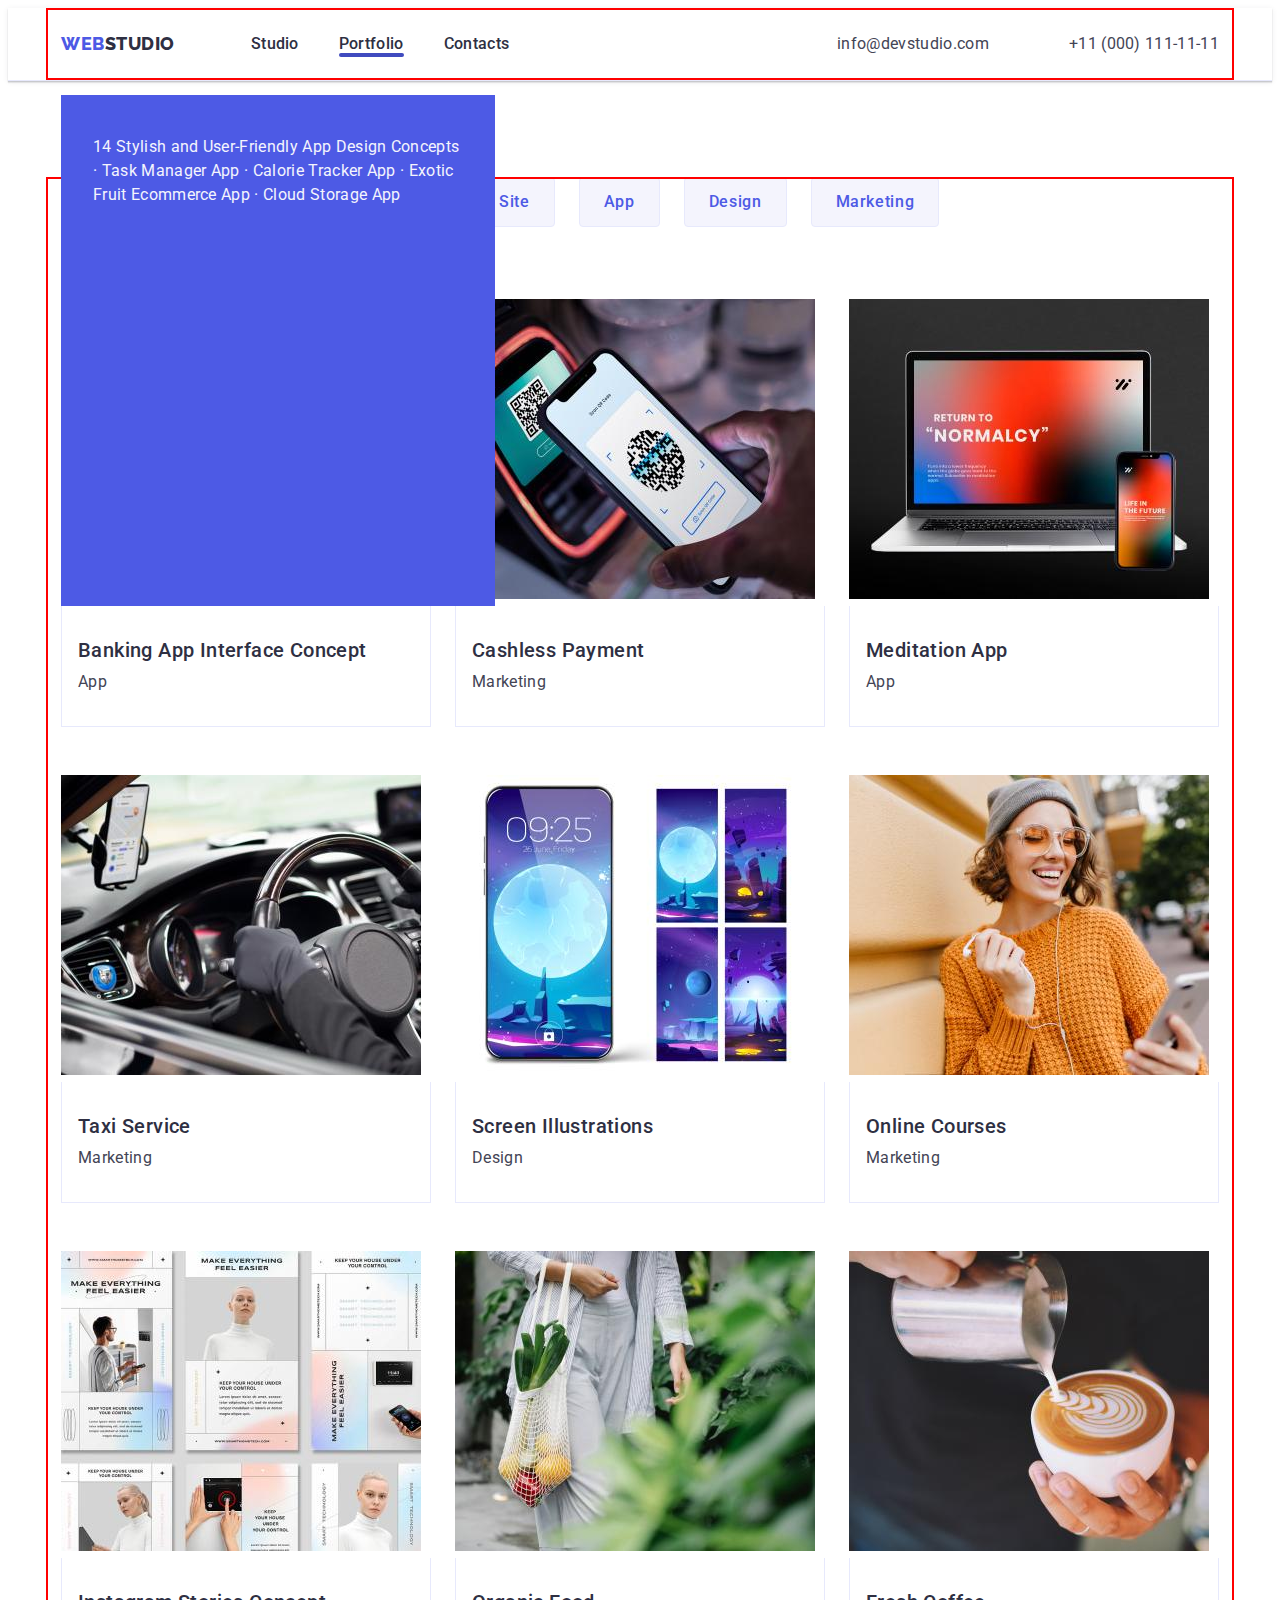
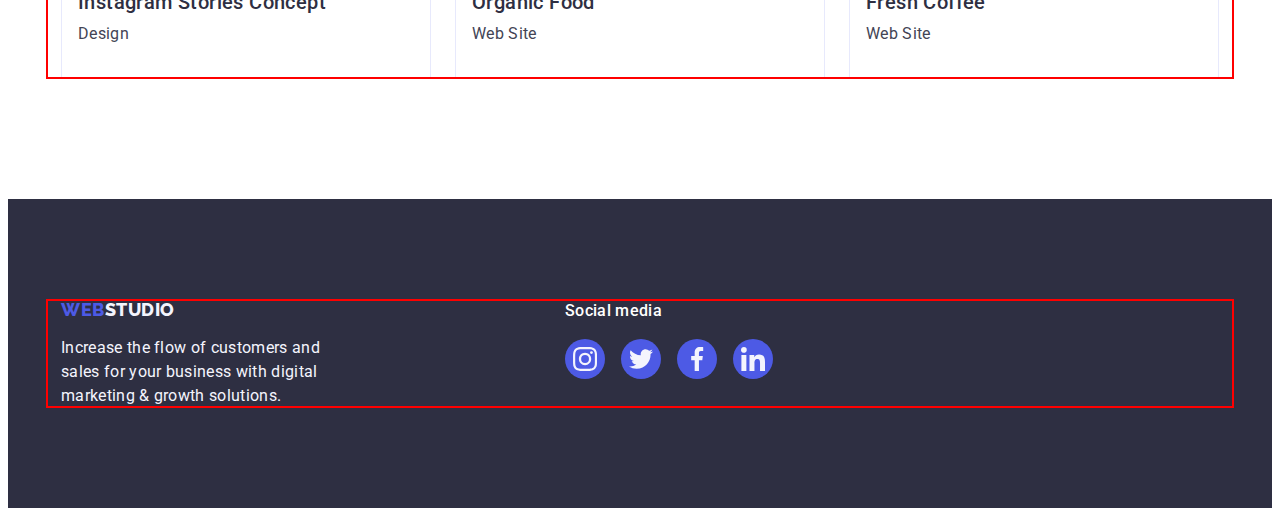
==== commit bb5bdf26: "underlines on pages" ====
--- a/portfolio.html
+++ b/portfolio.html
@@ -33,7 +33,7 @@
               <a class="link helper-components" href="./index.html">Studio</a>
             </li>
             <li>
-              <a class="helper-components link" href="./portfolio.html"
+              <a class="helper-components current link" href="./portfolio.html"
                 >Portfolio</a
               >
             </li>
@@ -94,12 +94,19 @@
           <ul class="list pictures">
             <li class="pictures-list">
               <a class="link card-hf" href="">
-                <img
-                  src="./images/Portfolio-rows/img-1.jpg"
-                  alt="pictures from banking app"
-                  width="360"
-                  height="300"
-                />
+                <div class="card-box">
+                  <img
+                    src="./images/Portfolio-rows/img-1.jpg"
+                    alt="pictures from banking app"
+                    width="360"
+                    height="300"
+                  />
+                  <p class="picture-slider">
+                    14 Stylish and User-Friendly App Design Concepts · Task
+                    Manager App · Calorie Tracker App · Exotic Fruit Ecommerce
+                    App · Cloud Storage App
+                  </p>
+                </div>
                 <div class="photo-wrapper">
                   <h2 class="title">Banking App Interface Concept</h2>
                   <p class="text">App</p>
--- a/css/styles.css
+++ b/css/styles.css
@@ -68,6 +68,8 @@
 }
 
 .helper-components {
+  position: relative;
+
   font-weight: 500;
   color: #2e2f42;
 
@@ -76,6 +78,22 @@
   transition-timing-function: var(--cubic-hover);
 }
 
+.helper-components::after {
+  content: "";
+
+  position: absolute;
+  display: block;
+  bottom: 20px;
+  left: 0;
+  width: 100%;
+  height: 4px;
+  border-radius: 2px;
+}
+.helper-components.current::after,
+.helper-components:hover::after,
+.helper-components:focus::after {
+  background-color: #404bbf;
+}
 .helper-components:hover,
 .helper-components:focus {
   color: #404bbf;
@@ -511,7 +529,7 @@
 
 /**
   |============================
-  | Partfolio page
+  | Portfolio page
   |============================
 *
 /* logo placering */
@@ -553,7 +571,25 @@
 .pictures-list {
   width: calc((100% - 48px) / 3);
 }
-
+.picture-slider {
+  position: absolute;
+  bottom: 0;
+  left: 0;
+  width: 100%;
+  height: 100%;
+  padding-top: 40px;
+  padding-left: 32px;
+  padding-right: 32px;
+  padding-bottom: 164px;
+  mix-blend-mode: normal;
+
+  color: #f4f4fd;
+  background-color: #4d5ae5;
+}
+
+.card-box {
+  position: relative;
+}
 .button {
   font-family: "Roboto", sans-serif;
   font-style: normal;
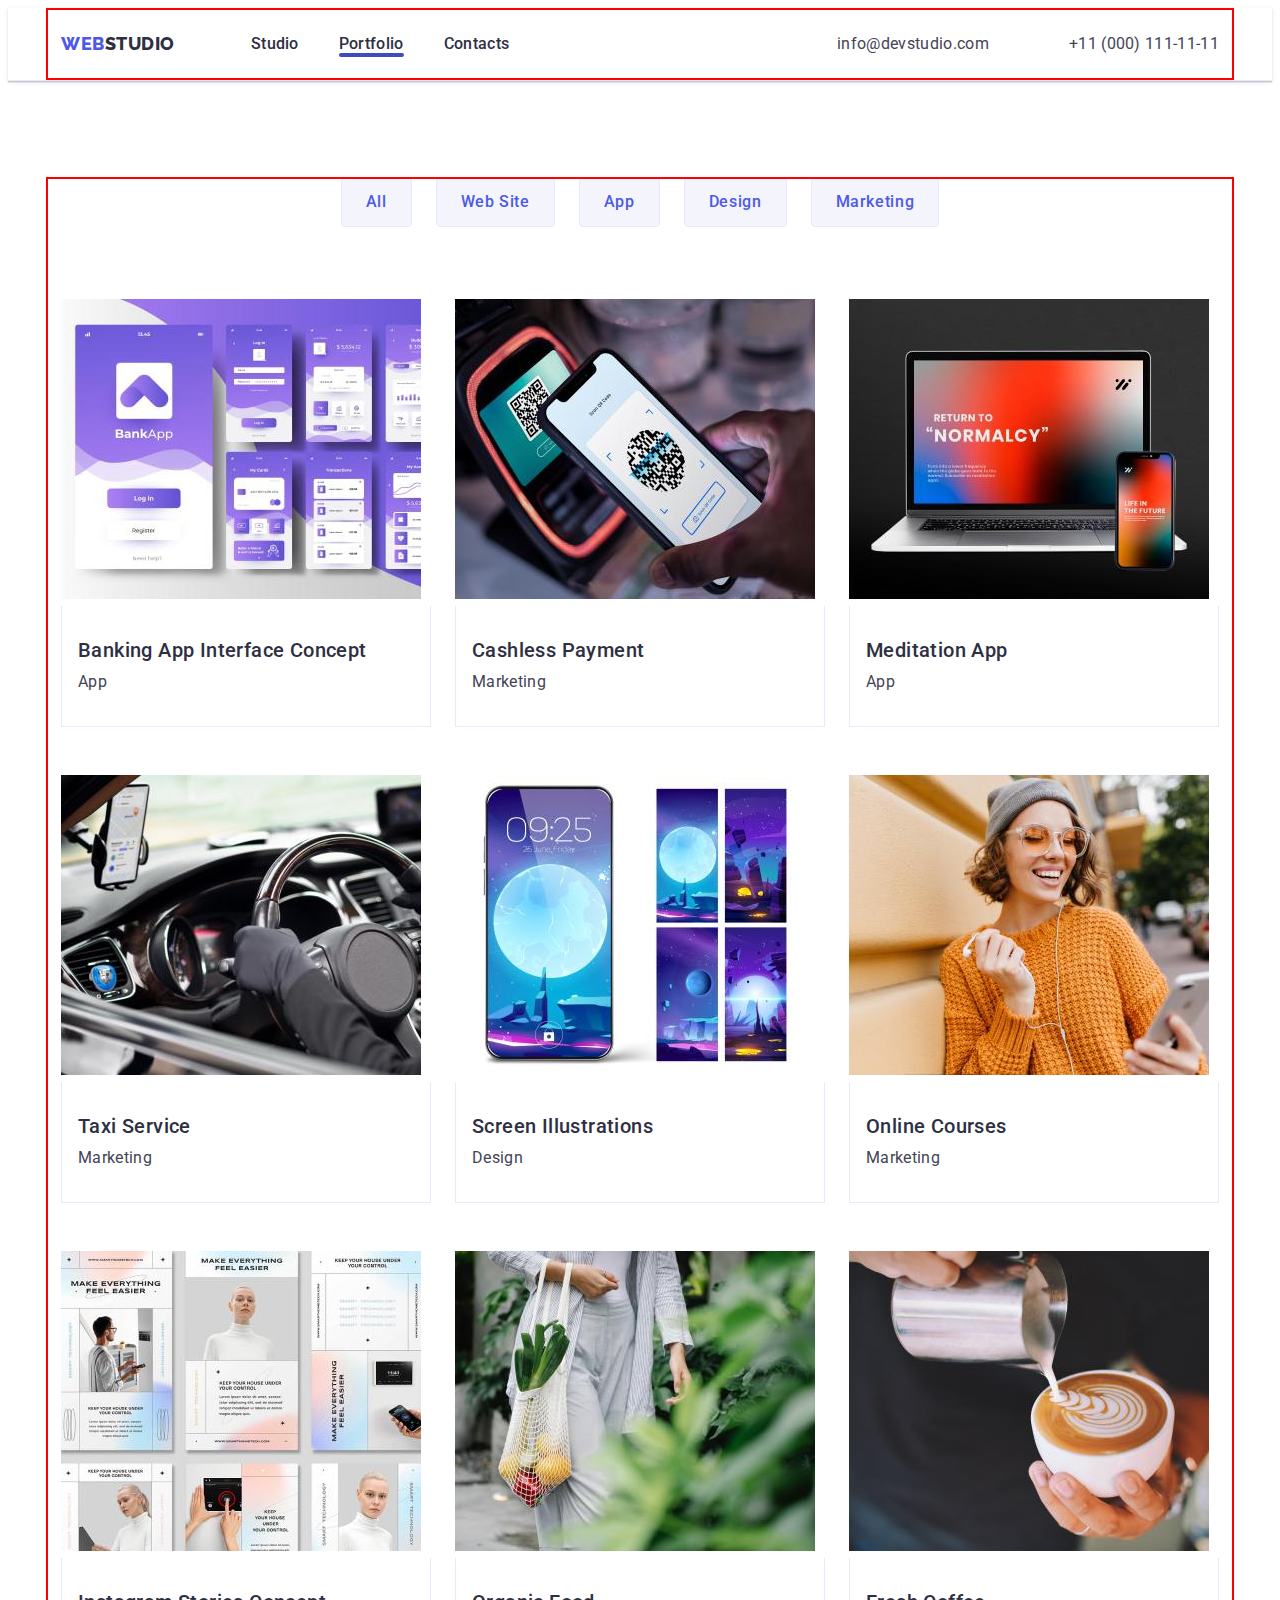
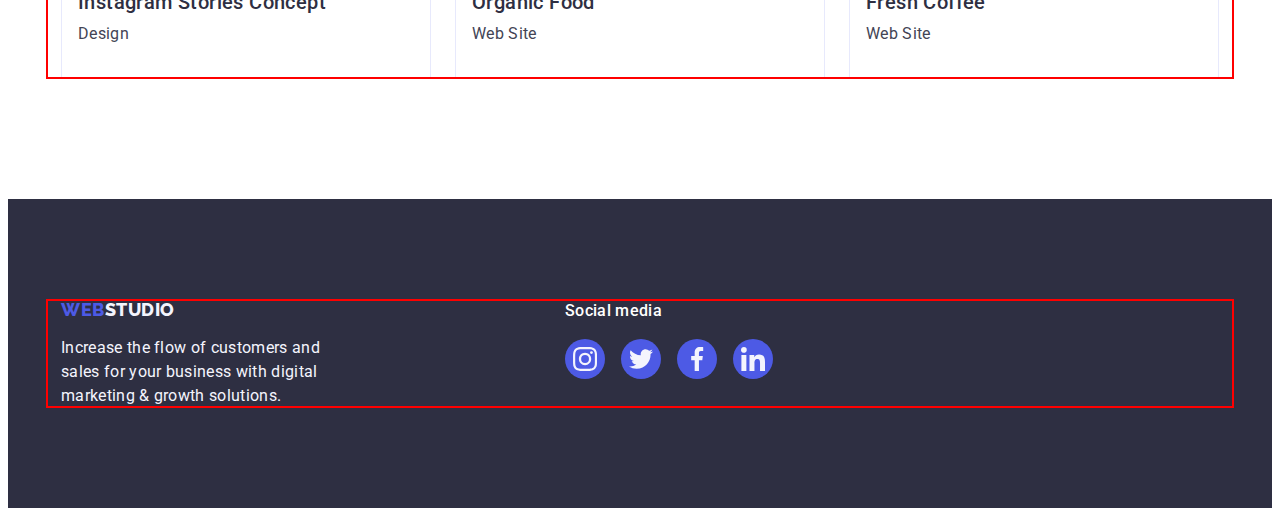
==== commit 22e73a8f: "portfolio slider" ====
--- a/portfolio.html
+++ b/portfolio.html
@@ -101,7 +101,7 @@
                     width="360"
                     height="300"
                   />
-                  <p class="picture-slider">
+                  <p class="overlay">
                     14 Stylish and User-Friendly App Design Concepts · Task
                     Manager App · Calorie Tracker App · Exotic Fruit Ecommerce
                     App · Cloud Storage App
--- a/css/styles.css
+++ b/css/styles.css
@@ -571,25 +571,29 @@
 .pictures-list {
   width: calc((100% - 48px) / 3);
 }
-.picture-slider {
+.overlay {
   position: absolute;
   bottom: 0;
   left: 0;
   width: 100%;
   height: 100%;
-  padding-top: 40px;
-  padding-left: 32px;
-  padding-right: 32px;
-  padding-bottom: 164px;
-  mix-blend-mode: normal;
-
+  padding: 40px 32px;
+
+  transform: translateY(100%);
+  transition: transform var(--cubic-hover);
   color: #f4f4fd;
-  background-color: #4d5ae5;
+  background: #4d5ae5;
 }
 
 .card-box {
   position: relative;
-}
+  overflow: hidden;
+}
+
+.pictures-list:hover .overlay {
+  transform: translateY(0);
+}
+
 .button {
   font-family: "Roboto", sans-serif;
   font-style: normal;
@@ -613,6 +617,10 @@
   border-radius: 4px;
   color: #4d5ae5;
   background: #f4f4fd;
+
+  transition-property: border, box-shadow, color, background;
+  transition-duration: 250ms;
+  transition-timing-function: var(--cubic-hover);
 }
 
 .radio-btn:hover,
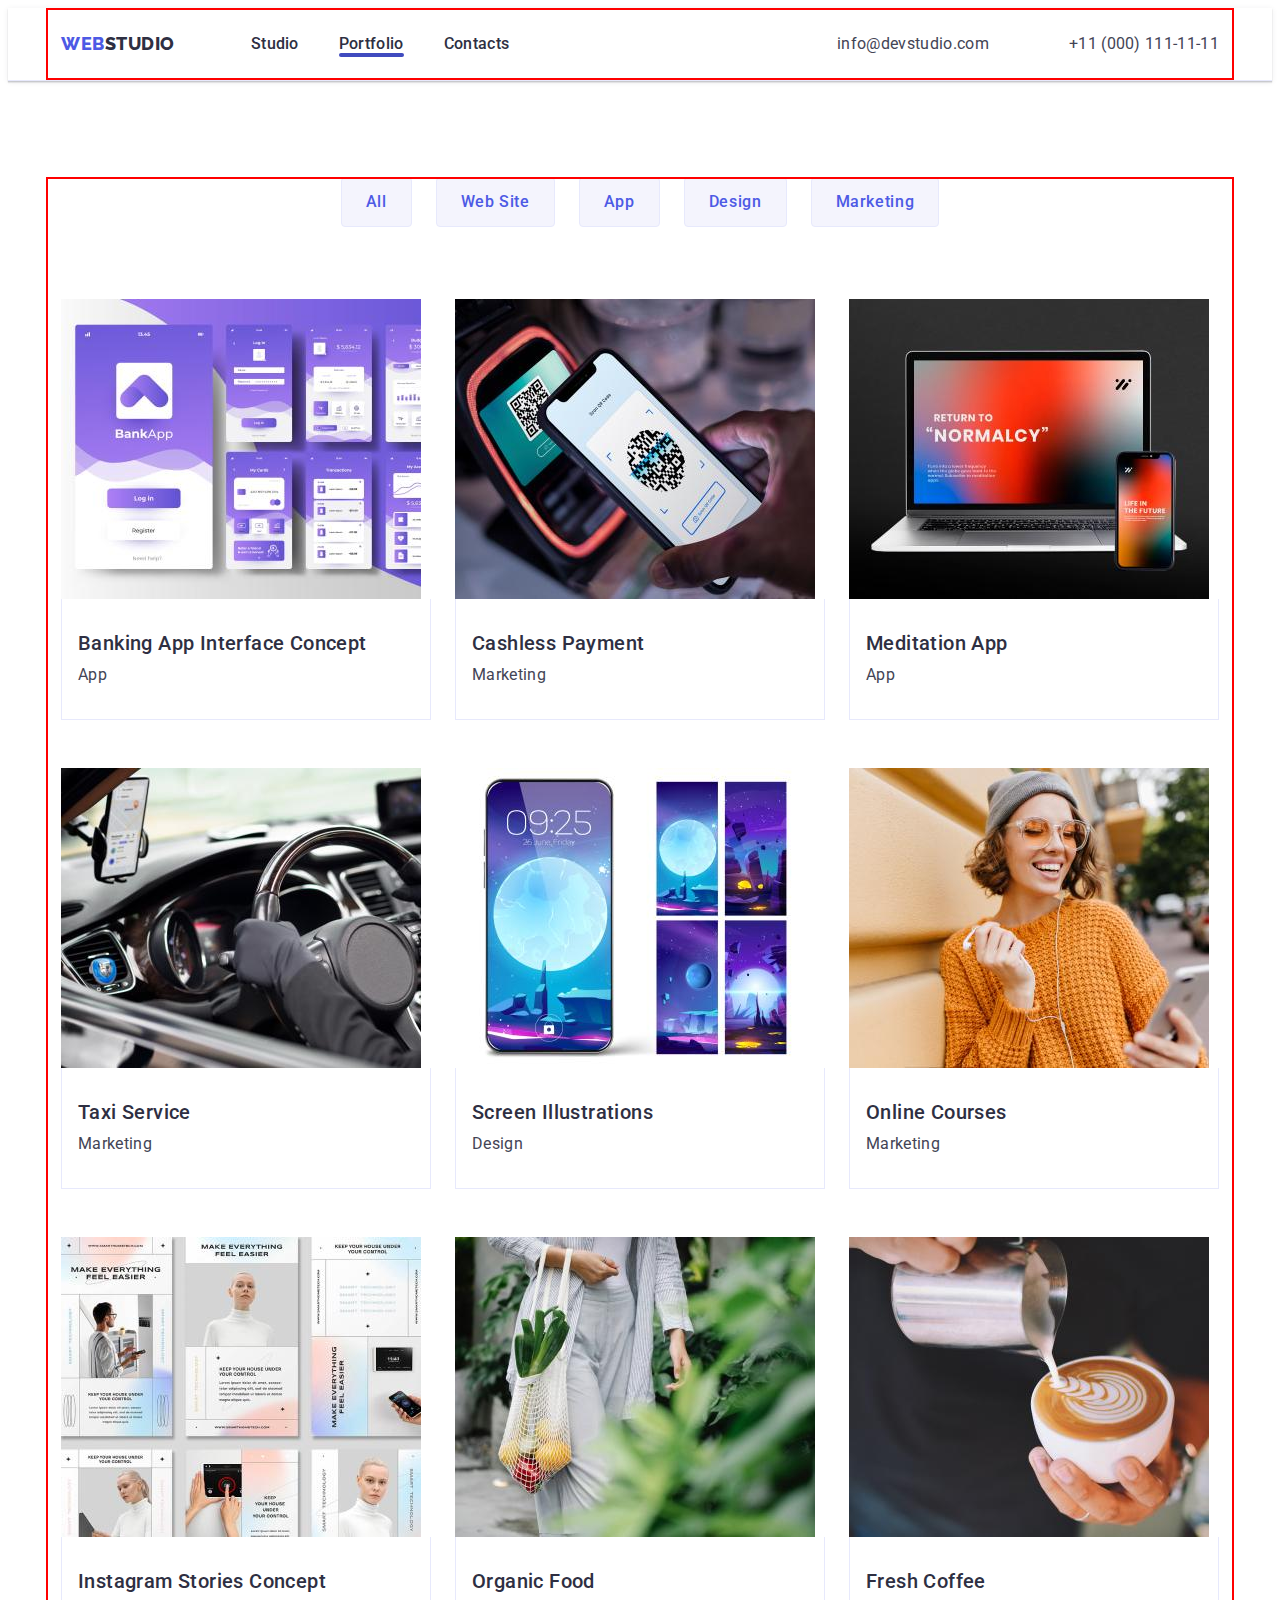
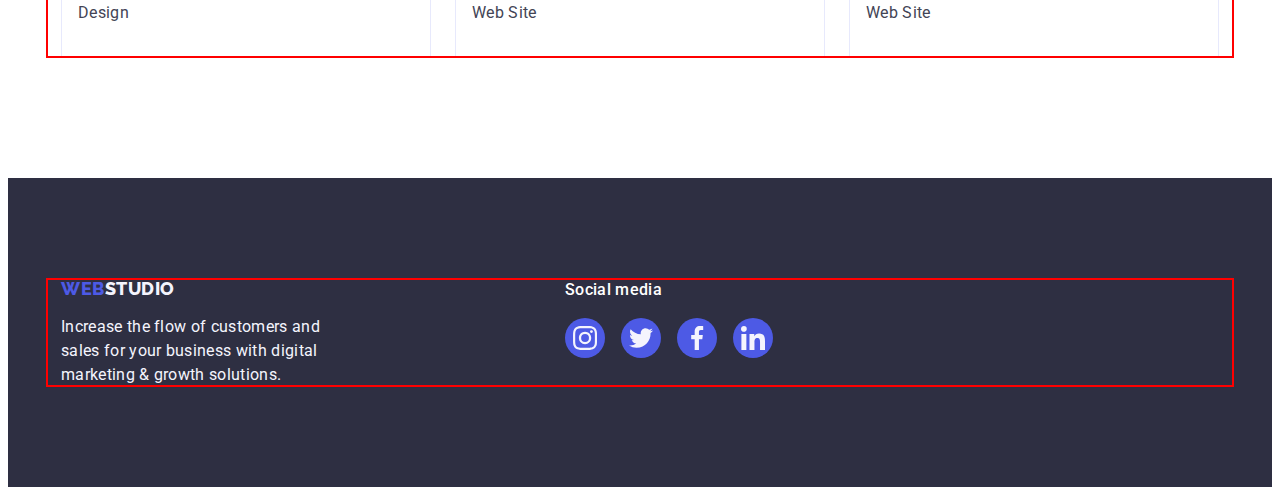
==== commit ab4c9656: "class="img-block"" ====
--- a/portfolio.html
+++ b/portfolio.html
@@ -95,7 +95,7 @@
             <li class="pictures-list">
               <a class="link card-hf" href="">
                 <div class="card-box">
-                  <img
+                  <img class="img-block"
                     src="./images/Portfolio-rows/img-1.jpg"
                     alt="pictures from banking app"
                     width="360"
@@ -116,12 +116,19 @@
 
             <li class="pictures-list">
               <a class="link card-hf" href="">
-                <img
-                  src="./images/Portfolio-rows/img-2.jpg"
-                  alt="QR code scaning"
-                  width="360"
-                  height="300"
-                />
+                <div class="card-box">
+                  <img class="img-block"
+                    src="./images/Portfolio-rows/img-2.jpg"
+                    alt="QR code scaning"
+                    width="360"
+                    height="300"
+                  />
+                  <p class="overlay">
+                    14 Stylish and User-Friendly App Design Concepts · Task
+                    Manager App · Calorie Tracker App · Exotic Fruit Ecommerce
+                    App · Cloud Storage App
+                  </p>
+                </div>
                 <div class="photo-wrapper">
                   <h2 class="title">Cashless Payment</h2>
                   <p class="text">Marketing</p>
@@ -131,12 +138,19 @@
 
             <li class="pictures-list">
               <a class="link card-hf" href="">
-                <img
-                  src="./images/Portfolio-rows/img-3.jpg"
-                  alt="a lapton and a phone"
-                  width="360"
-                  height="300"
-                />
+                <div class="card-box">
+                  <img class="img-block"
+                    src="./images/Portfolio-rows/img-3.jpg"
+                    alt="a lapton and a phone"
+                    width="360"
+                    height="300"
+                  />
+                  <p class="overlay">
+                    14 Stylish and User-Friendly App Design Concepts · Task
+                    Manager App · Calorie Tracker App · Exotic Fruit Ecommerce
+                    App · Cloud Storage App
+                  </p>
+                </div>
                 <div class="photo-wrapper">
                   <h2 class="title">Meditation App</h2>
                   <p class="text">App</p>
@@ -146,12 +160,19 @@
 
             <li class="pictures-list">
               <a class="link card-hf" href="">
-                <img
-                  src="./images/Portfolio-rows/img-4.jpg"
-                  alt="photo of the driver hand in the car"
-                  width="360"
-                  height="300"
-                />
+                <div class="card-box">
+                  <img class="img-block"
+                    src="./images/Portfolio-rows/img-4.jpg"
+                    alt="photo of the driver hand in the car"
+                    width="360"
+                    height="300"
+                  />
+                  <p class="overlay">
+                    14 Stylish and User-Friendly App Design Concepts · Task
+                    Manager App · Calorie Tracker App · Exotic Fruit Ecommerce
+                    App · Cloud Storage App
+                  </p>
+                </div>
                 <div class="photo-wrapper">
                   <h2 class="title">Taxi Service</h2>
                   <p class="text">Marketing</p>
@@ -161,12 +182,19 @@
 
             <li class="pictures-list">
               <a class="link card-hf" href="">
-                <img
-                  src="./images/Portfolio-rows/img-5.jpg"
-                  alt="five walpepers of the phone "
-                  width="360"
-                  height="300"
-                />
+                <div class="card-box">
+                  <img class="img-block"
+                    src="./images/Portfolio-rows/img-5.jpg"
+                    alt="five walpepers of the phone "
+                    width="360"
+                    height="300"
+                  />
+                  <p class="overlay">
+                    14 Stylish and User-Friendly App Design Concepts · Task
+                    Manager App · Calorie Tracker App · Exotic Fruit Ecommerce
+                    App · Cloud Storage App
+                  </p>
+                </div>
                 <div class="photo-wrapper">
                   <h2 class="title">Screen Illustrations</h2>
                   <p class="text">Design</p>
@@ -175,13 +203,20 @@
             </li>
 
             <li class="pictures-list">
-              <a class="link card-hf" href="">
-                <img
-                  src="./images/Portfolio-rows/img-6.jpg"
-                  alt="woman got video call on the phone"
-                  width="360"
-                  height="300"
-                />
+              <div class="card-box">
+                <a class="link card-hf" href="">
+                  <img class="img-block"
+                    src="./images/Portfolio-rows/img-6.jpg"
+                    alt="woman got video call on the phone"
+                    width="360"
+                    height="300"
+                  />
+                  <p class="overlay">
+                    14 Stylish and User-Friendly App Design Concepts · Task
+                    Manager App · Calorie Tracker App · Exotic Fruit Ecommerce App
+                    · Cloud Storage App
+                  </p>
+              </div>
                 <div class="photo-wrapper">
                   <h2 class="title">Online Courses</h2>
                   <p class="text">Marketing</p>
@@ -191,12 +226,19 @@
 
             <li class="pictures-list">
               <a class="link card-hf" href="">
-                <img
-                  src="./images/Portfolio-rows/img-7.jpg"
-                  alt="everything under control"
-                  width="360"
-                  height="300"
-                />
+                <div class="card-box">
+                  <img class="img-block"
+                    src="./images/Portfolio-rows/img-7.jpg"
+                    alt="everything under control"
+                    width="360"
+                    height="300"
+                  />
+                  <p class="overlay">
+                    14 Stylish and User-Friendly App Design Concepts · Task
+                    Manager App · Calorie Tracker App · Exotic Fruit Ecommerce App
+                    · Cloud Storage App
+                  </p>
+                </div>
                 <div class="photo-wrapper">
                   <h2 class="title">Instagram Stories Concept</h2>
                   <p class="text">Design</p>
@@ -206,12 +248,19 @@
 
             <li class="pictures-list">
               <a class="link card-hf" href="">
-                <img
-                  src="./images/Portfolio-rows/img-8.jpg"
-                  alt="A women with organic food in the bag"
-                  width="360"
-                  height="300"
-                />
+                <div class="card-box">
+                  <img class="img-block"
+                    src="./images/Portfolio-rows/img-8.jpg"
+                    alt="A women with organic food in the bag"
+                    width="360"
+                    height="300"
+                  />
+                  <p class="overlay">
+                    14 Stylish and User-Friendly App Design Concepts · Task
+                    Manager App · Calorie Tracker App · Exotic Fruit Ecommerce App
+                    · Cloud Storage App
+                  </p>
+                </div>
                 <div class="photo-wrapper">
                   <h2 class="title">Organic Food</h2>
                   <p class="text">Web Site</p>
@@ -221,12 +270,19 @@
 
             <li class="pictures-list">
               <a class="link card-hf" href="">
-                <img
-                  src="./images/Portfolio-rows/img-9.jpg"
-                  alt="A cope of coffe with the picture on"
-                  width="360"
-                  height="300"
-                />
+                <div class="card-box">
+                  <img class="img-block"
+                    src="./images/Portfolio-rows/img-9.jpg"
+                    alt="A cope of coffe with the picture on"
+                    width="360"
+                    height="300"
+                  />
+                  <p class="overlay">
+                    14 Stylish and User-Friendly App Design Concepts · Task
+                    Manager App · Calorie Tracker App · Exotic Fruit Ecommerce App
+                    · Cloud Storage App
+                  </p>
+                </div>
                 <div class="photo-wrapper">
                   <h2 class="title">Fresh Coffee</h2>
                   <p class="text">Web Site</p>
--- a/css/styles.css
+++ b/css/styles.css
@@ -256,6 +256,8 @@
   margin-right: auto;
 }
 
+/* Modal window */
+
 /**
   |============================
   | Section 3
@@ -579,12 +581,16 @@
   height: 100%;
   padding: 40px 32px;
 
+  overflow: auto;
   transform: translateY(100%);
   transition: transform var(--cubic-hover);
   color: #f4f4fd;
   background: #4d5ae5;
 }
 
+.img-block {
+  display: block;
+}
 .card-box {
   position: relative;
   overflow: hidden;
